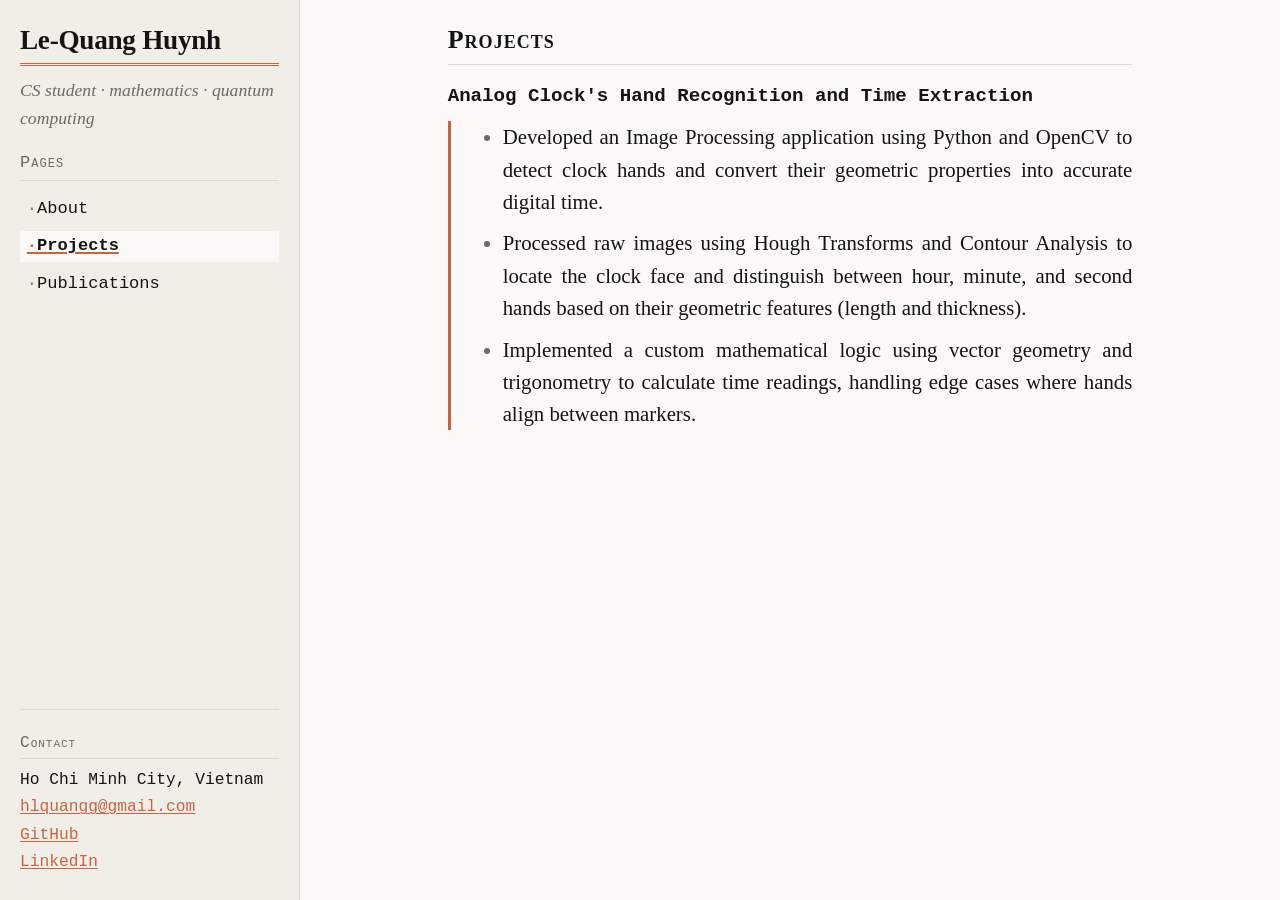
==== projects.html @ 8d9589e9 "v1" ====
<!DOCTYPE html>
<html lang="en">
<head>
  <meta charset="utf-8">
  <meta name="viewport" content="width=device-width, initial-scale=1">
  <title>Projects — Le-Quang Huynh</title>
  <meta name="description" content="Projects by Le-Quang Huynh">
  <link rel="stylesheet" href="style.css">
  <link rel="icon" href="logo.png" type="image/png">
</head>
<body>
  <a class="skip" href="#main">Skip to content</a>

  <div class="shell">
    <aside class="sidebar">
      <header class="site-head">
        <h1>Le-Quang Huynh</h1>
        <p class="tagline">CS student &middot; mathematics &middot; quantum computing</p>
      </header>

      <nav class="mono pages" aria-label="Pages">
        <p class="nav-label">Pages</p>
        <a href="index.html">About</a>
        <a href="projects.html" aria-current="page">Projects</a>
        <a href="publications.html">Publications</a>
      </nav>

      <div class="contact-block mono">
        <p class="nav-label">Contact</p>
        <p>
          Ho Chi Minh City, Vietnam<br>
          <a href="mailto:hlquangg@gmail.com">hlquangg@gmail.com</a><br>
          <a href="https://github.com/hlquang">GitHub</a><br>
          <a href="https://linkedin.com/in/hlquang">LinkedIn</a>
        </p>
      </div>
    </aside>

    <main id="main" tabindex="-1">
      <section id="projects" aria-labelledby="projects-h">
        <h2 id="projects-h">Projects</h2>
        <dl>
          <dt>Analog Clock's Hand Recognition and Time Extraction</dt>
          <dd>
            <ul class="project-points">
              <li>Developed an Image Processing application using Python and OpenCV to detect clock hands and convert their geometric properties into accurate digital time.</li>
              <li>Processed raw images using Hough Transforms and Contour Analysis to locate the clock face and distinguish between hour, minute, and second hands based on their geometric features (length and thickness).</li>
              <li>Implemented a custom mathematical logic using vector geometry and trigonometry to calculate time readings, handling edge cases where hands align between markers.</li>
            </ul>
          </dd>
        </dl>
      </section>
    </main>
  </div>
</body>
</html>
---- style.css ----
/* Retro academic CV — hand-written, no frameworks. Claude-inspired light theme. */

:root {
  --bg: #faf9f5;
  --panel: #f0eee6;
  --text: #141413;
  --muted: #6b6a63;
  --rule: #dad9d2;
  --accent: #c96442;
  --accent-hover: #a94f32;
}

* {
  box-sizing: border-box;
}

html,
body {
  height: 100%;
}

html {
  scroll-behavior: smooth;
}

@media (prefers-reduced-motion: reduce) {
  html {
    scroll-behavior: auto;
  }
}

body {
  margin: 0;
  overflow: hidden;
  background: var(--bg);
  color: var(--text);
  font-family: Georgia, "Times New Roman", "Noto Serif", serif;
  font-size: clamp(1.08rem, 1rem + 0.45vw, 1.3rem);
  line-height: 1.55;
}

::selection {
  background: var(--accent);
  color: var(--bg);
}

.mono,
nav,
.contact-block,
dt {
  font-family: ui-monospace, Menlo, Consolas, "Courier New", monospace;
}

/* Shell layout: fixed sidebar + scrolling main pane */

.shell {
  display: grid;
  grid-template-columns: minmax(260px, 300px) 1fr;
  height: 100dvh;
}

.sidebar {
  display: flex;
  flex-direction: column;
  background: var(--panel);
  border-right: 1px solid var(--rule);
  padding: 1.5rem 1.25rem;
  overflow-y: auto;
}

.site-head h1 {
  font-size: clamp(1.3rem, 1.15rem + 0.7vw, 1.7rem);
  line-height: 1.2;
  letter-spacing: -0.01em;
  margin: 0 0 0.4em;
  border-bottom: 3px double var(--accent);
  padding-bottom: 0.25em;
}

.site-head h1 a {
  color: inherit;
  text-decoration: none;
}

.tagline {
  font-style: italic;
  color: var(--muted);
  font-size: 0.85em;
  margin: 0 0 1em;
}

nav {
  display: flex;
  flex-direction: column;
  gap: 0.35em;
  font-size: 0.82em;
}

.nav-label {
  font-variant: small-caps;
  letter-spacing: 0.06em;
  color: var(--muted);
  border-bottom: 1px solid var(--rule);
  padding-bottom: 0.2em;
  margin: 0 0 0.4em;
}

nav.pages {
  margin-bottom: 1.5em;
}

nav a[aria-current="page"] {
  font-weight: bold;
  background: var(--bg);
  text-decoration: underline;
  text-decoration-color: var(--accent);
  text-decoration-thickness: 2px;
  text-underline-offset: 0.12em;
}

.contact-block {
  font-size: 0.78em;
  margin-top: auto;
  padding-top: 1.25em;
  border-top: 1px solid var(--rule);
}

.contact-block p:not(.nav-label) {
  margin: 0;
  line-height: 1.7;
}

main {
  overflow-y: auto;
  outline: none;
  scroll-behavior: smooth;
}

.content-col,
main > * {
  max-width: 72ch;
  margin-inline: auto;
}

#top {
  position: absolute;
}

/* Sidebar nav links — retro bracket style */

nav a {
  text-decoration: none;
  color: var(--text);
  padding: 0.15em 0.4em;
}

nav a::before {
  content: "\00b7 ";
  color: var(--accent);
}

nav a:hover,
nav a:focus-visible {
  background: var(--bg);
  text-decoration: underline;
  text-decoration-color: var(--accent);
  text-underline-offset: 0.12em;
}

/* Sections & rules */

main section {
  margin-block: 1.25rem;
  padding-inline: clamp(1rem, 3vw, 2rem);
}

main hr {
  width: min(72ch, calc(100% - 2 * clamp(1rem, 3vw, 2rem)));
}

hr {
  border: 0;
  border-top: 1px dashed var(--rule);
  margin: 1.5rem auto;
}

h2 {
  font-size: 1.25em;
  font-variant: small-caps;
  letter-spacing: 0.04em;
  border-bottom: 1px solid var(--rule);
  padding-bottom: 0.15em;
  margin: 0 0 0.6em;
}

h3 {
  font-size: 1em;
  margin: 1.2em 0 0.3em;
}

p,
li,
dd {
  margin-block: 0.45em;
}

/* Justified body text with auto hyphenation (main pane only) */

main p,
main li,
main dd {
  text-align: justify;
  -webkit-hyphens: auto;
  hyphens: auto;
}

ul,
ol {
  padding-left: 1.4em;
}

li::marker {
  color: var(--muted);
}

small {
  color: var(--muted);
}

/* Links — classic, always underlined, terracotta accent */

a {
  color: var(--accent);
  text-decoration: underline;
  text-decoration-thickness: 1px;
  text-underline-offset: 0.12em;
}

a:visited {
  color: var(--accent-hover);
}

a:hover,
a:focus-visible {
  color: var(--accent-hover);
  text-decoration-thickness: 2px;
}

:focus-visible {
  outline: 2px solid var(--accent);
  outline-offset: 2px;
}

/* Education — Harvard CV template layout */

.education-entry {
  margin-bottom: 1.25rem;
}

.edu-line {
  display: flex;
  justify-content: space-between;
  align-items: baseline;
  gap: 0 1rem;
}

.edu-line strong {
  font-size: 1.08em;
}

.edu-meta {
  text-align: right;
  white-space: nowrap;
}

.education-entry ul {
  margin-top: 0.3em;
}

.education-entry ul ul {
  margin-top: 0.25em;
}

.education-entry ul ul li {
  margin-block: 0.15em;
}

/* Definition list (experience) */

dl {
  margin: 0.5em 0;
}

dt {
  font-weight: bold;
  margin-top: 0.9em;
  font-size: 0.92em;
}

dd {
  margin: 0.15em 0 0;
  padding-left: 1.1em;
  border-left: 3px solid var(--accent);
}

.project-points {
  margin: 0.25em 0 0;
}

/* Compact lists (skills) */

.plain {
  list-style: none;
  padding-left: 0;
}

.plain li {
  margin-block: 0.25em;
}

.plain li::before {
  content: "\00bb  ";
  color: var(--muted);
}

/* Skip link */

.skip {
  position: absolute;
  left: -999px;
  top: 0;
  z-index: 10;
  background: var(--panel);
  color: var(--accent);
  padding: 0.5em 1em;
}

.skip:focus {
  left: 0.5rem;
  top: 0.5rem;
}

/* Mobile fallback: sticky top bar, normal document flow */

@media (max-width: 768px) {
  body {
    overflow: auto;
  }

  .shell {
    display: block;
    height: auto;
    min-height: 100dvh;
  }

  .sidebar {
    position: sticky;
    top: 0;
    z-index: 5;
    flex-direction: row;
    flex-wrap: wrap;
    align-items: baseline;
    gap: 0.25rem 1rem;
    padding: 0.75rem 1rem;
    border-right: 0;
    border-bottom: 1px solid var(--rule);
    overflow-y: visible;
  }

  .site-head h1 {
    font-size: 1.05rem;
    border-bottom: 0;
    padding-bottom: 0;
    margin: 0;
  }

  .tagline,
  .contact-block,
  .nav-label {
    display: none;
  }

  nav {
    flex-direction: row;
    flex-wrap: wrap;
    gap: 0 0.75em;
    font-size: 0.8em;
  }

  nav.pages {
    margin-bottom: 0;
  }
}

/* Print */

@media print {
  body {
    overflow: visible;
    height: auto;
    font-size: 11pt;
  }

  .shell {
    display: block;
    height: auto;
  }

  .sidebar,
  .skip {
    display: none;
  }

  main {
    overflow: visible;
  }

  main section {
    padding-inline: 0;
    max-width: none;
  }

  a {
    color: #000;
  }

  a[href^="http"]::after {
    content: " (" attr(href) ")";
    font-size: 0.85em;
    word-break: break-all;
  }
}
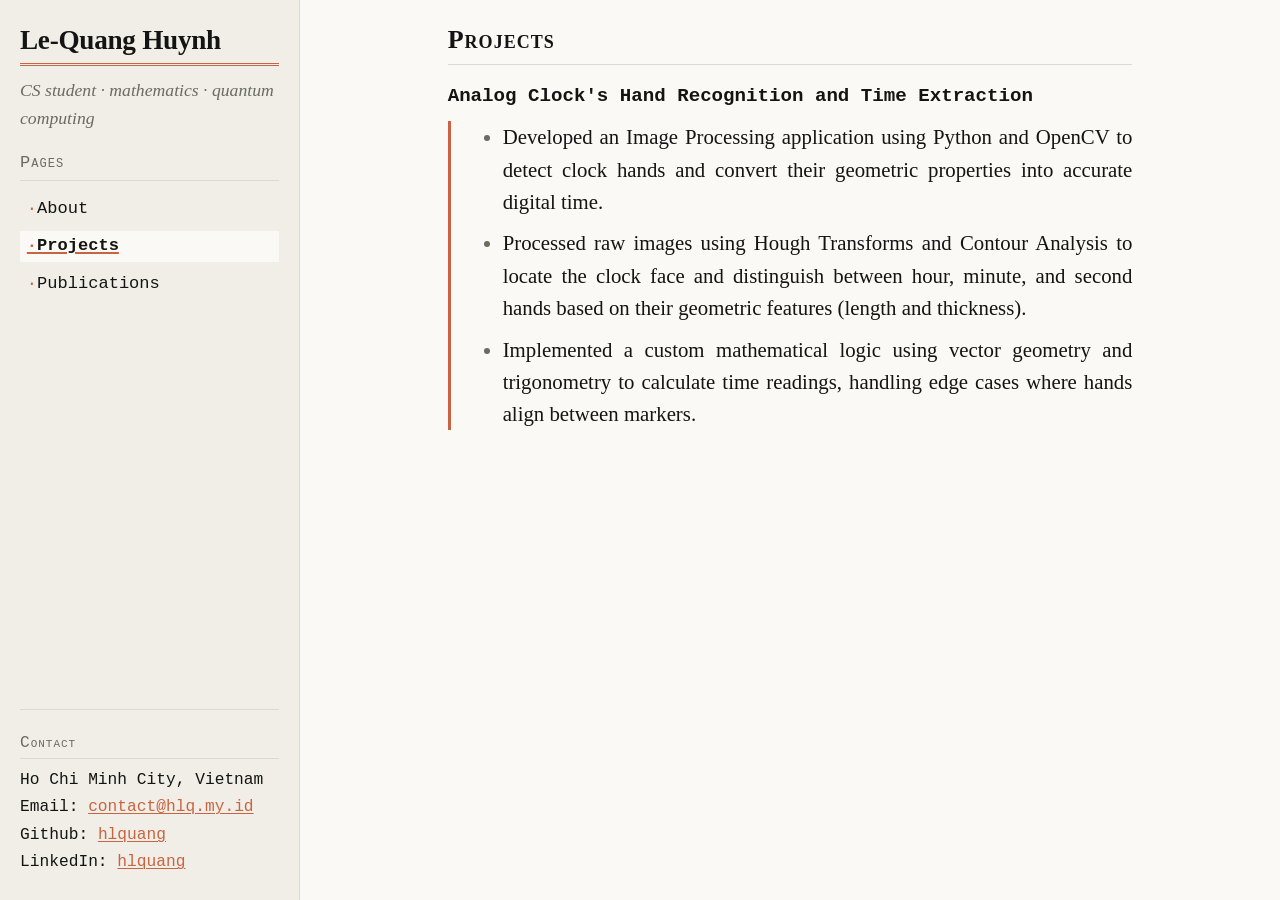
==== commit f9355405: "v1.3" ====
--- a/projects.html
+++ b/projects.html
@@ -5,6 +5,18 @@
   <meta name="viewport" content="width=device-width, initial-scale=1">
   <title>Projects — Le-Quang Huynh</title>
   <meta name="description" content="Projects by Le-Quang Huynh">
+  <meta property="og:type" content="website">
+  <meta property="og:site_name" content="Le-Quang Huynh">
+  <meta property="og:title" content="Projects — Le-Quang Huynh">
+  <meta property="og:description" content="Projects by Le-Quang Huynh">
+  <meta property="og:url" content="https://hlq.my.id/projects.html">
+  <meta property="og:image" content="https://hlq.my.id/logo.png">
+  <meta property="og:image:width" content="576">
+  <meta property="og:image:height" content="576">
+  <meta name="twitter:card" content="summary">
+  <meta name="twitter:title" content="Projects — Le-Quang Huynh">
+  <meta name="twitter:description" content="Projects by Le-Quang Huynh">
+  <meta name="twitter:image" content="https://hlq.my.id/logo.png">
   <link rel="stylesheet" href="style.css">
   <link rel="icon" href="logo.png" type="image/png">
 </head>
@@ -29,9 +41,9 @@
         <p class="nav-label">Contact</p>
         <p>
           Ho Chi Minh City, Vietnam<br>
-          <a href="mailto:hlquangg@gmail.com">hlquangg@gmail.com</a><br>
-          <a href="https://github.com/hlquang">GitHub</a><br>
-          <a href="https://linkedin.com/in/hlquang">LinkedIn</a>
+          Email: <a href="mailto:contact@hlq.my.id">contact@hlq.my.id</a><br>
+          Github: <a href="https://github.com/hlquang">hlquang</a><br>
+          LinkedIn: <a href="https://linkedin.com/in/hlquang">hlquang</a>
         </p>
       </div>
     </aside>
--- a/style.css
+++ b/style.css
@@ -311,16 +311,13 @@
 
 .plain {
   list-style: none;
-  padding-left: 0;
+  padding-left: 1.4em;
 }
 
 .plain li {
+  list-style-type: "\00bb  ";
+  list-style-position: outside;
   margin-block: 0.25em;
-}
-
-.plain li::before {
-  content: "\00bb  ";
-  color: var(--muted);
 }
 
 /* Skip link */
